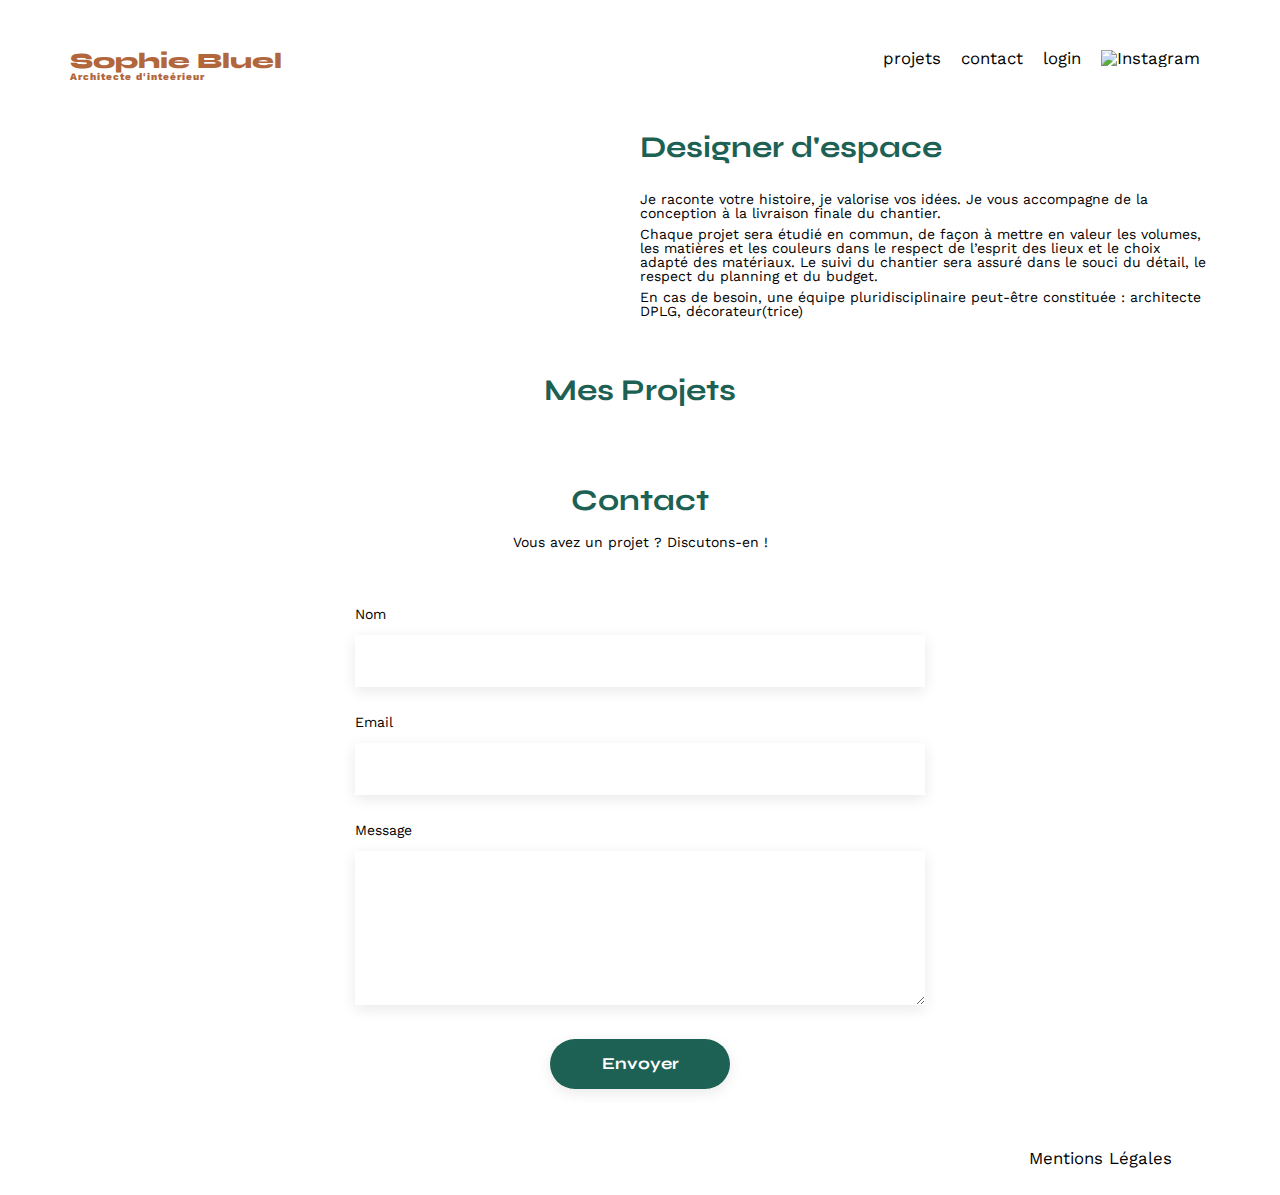
==== FrontEnd/index.html @ 6b49ef13 "Création login.html | Ajout de Sass" ====
<!DOCTYPE html>
<html lang="fr">
<head>
	<meta charset="UTF-8">
	<title>Sophie Bluel</title>
	<meta name="viewport" content="width=device-width, initial-scale=1.0">
	<link rel="preconnect" href="https://fonts.googleapis.com">
	<link rel="preconnect" href="https://fonts.gstatic.com" crossorigin>
	<link href="https://fonts.googleapis.com/css2?family=Syne:wght@700;800&family=Work+Sans&display=swap" rel="stylesheet">
	<meta name="description" content="">
	<link rel="stylesheet" href="./assets/css/main.css">
	<script src="assets/js/script.js" defer ></script>
</head>
<body>
<header>
	<h1>Sophie Bluel <span>Architecte d'inteérieur</span></h1>
	<nav>
		<ul>
			<li><a href="#projets">projets</a></li>
			<li><a href="#contact">contact</a></li>
			<li><a href="./login.html">login</a></li>
			<li><img src="./assets/icons/instagram.png" alt="Instagram"></li>
		</ul>
	</nav>
</header>
<main>
	<section id="introduction">
		<figure>
			<img src="./assets/images/sophie-bluel.png" alt="">
		</figure>
		<article>
			<h2>Designer d'espace</h2>
			<p>Je raconte votre histoire, je valorise vos idées. Je vous accompagne de la conception à la livraison finale du chantier.</p>
			<p>Chaque projet sera étudié en commun, de façon à mettre en valeur les volumes, les matières et les couleurs dans le respect de l’esprit des lieux et le choix adapté des matériaux. Le suivi du chantier sera assuré dans le souci du détail, le respect du planning et du budget.</p>
			<p>En cas de besoin, une équipe pluridisciplinaire peut-être constituée : architecte DPLG, décorateur(trice)</p>
		</article>
	</section>
	<section id="portfolio">
		<h2 id="projets">Mes Projets</h2>
					<!--------Bouton admin-------->
		<div class="filters">
				<!--------Bouton Filtres-------->
		</div>
		<div class="gallery">
			<!--------Générer Dynamiquement-------->
		</div>
	</section>
	<section id="contact">
		<h2>Contact</h2>
		<p>Vous avez un projet ? Discutons-en !</p>
		<form action="#" method="post">
			<label for="name">Nom</label>
			<input type="text" name="name" id="name">
			<label for="email">Email</label>
			<input type="email" name="email" id="email">
			<label for="message">Message</label>
			<textarea name="message" id="message" cols="30" rows="10"></textarea>
			<input type="submit" value="Envoyer">
		</form>
	</section>
</main>

<footer>
	<nav>
		<ul>
			<li>Mentions Légales</li>
		</ul>
	</nav>
</footer>
</body>
</html>
---- FrontEnd/assets/css/main.css ----
/* http://meyerweb.com/eric/tools/css/reset/
   v2.0 | 20110126
   License: none (public domain)
*/
html, body, div, span, applet, object, iframe,
h1, h2, h3, h4, h5, h6, p, blockquote, pre,
a, abbr, acronym, address, big, cite, code,
del, dfn, em, img, ins, kbd, q, s, samp,
small, strike, strong, sub, sup, tt, var,
b, u, i, center,
dl, dt, dd, ol, ul, li,
fieldset, form, label, legend,
table, caption, tbody, tfoot, thead, tr, th, td,
article, aside, canvas, details, embed,
figure, figcaption, footer, header, hgroup,
menu, nav, output, ruby, section, summary,
time, mark, audio, video {
  margin: 0;
  padding: 0;
  border: 0;
  font-size: 100%;
  font: inherit;
  vertical-align: baseline;
}

/* HTML5 display-role reset for older browsers */
article, aside, details, figcaption, figure,
footer, header, hgroup, menu, nav, section {
  display: block;
}

body {
  line-height: 1;
}

ol, ul {
  list-style: none;
}

blockquote, q {
  quotes: none;
}

blockquote:before, blockquote:after,
q:before, q:after {
  content: "";
  content: none;
}

table {
  border-collapse: collapse;
  border-spacing: 0;
}

/** end reset css**/
body {
  max-width: 1140px;
  margin: auto;
  font-family: "Work Sans";
  font-size: 14px;
}

header {
  display: flex;
  justify-content: space-between;
  margin: 50px 0;
}

section {
  margin: 50px 0;
}

h1 {
  display: flex;
  flex-direction: column;
  font-family: "Syne";
  font-size: 22px;
  font-weight: 800;
  color: #B1663C;
}

h1 > span {
  font-family: "Work Sans";
  font-size: 10px;
  letter-spacing: 0.1em;
}

h2 {
  font-family: "Syne";
  font-weight: 700;
  font-size: 30px;
  color: #1D6154;
}

nav ul {
  display: flex;
  align-items: center;
  list-style-type: none;
}

nav li {
  padding: 0 10px;
  font-size: 1.2em;
}

nav a {
  text-decoration: none;
  color: inherit;
}

li:hover {
  color: #B1663C;
}

#introduction {
  display: flex;
  align-items: center;
}

#introduction figure {
  flex: 1;
}

#introduction img {
  display: block;
  margin: auto;
  width: 80%;
}

#introduction article {
  flex: 1;
}

#introduction h2 {
  margin-bottom: 1em;
}

#introduction p {
  margin-bottom: 0.5em;
}

#portfolio h2 {
  text-align: center;
  margin-bottom: 1em;
}

.gallery {
  width: 100%;
  display: grid;
  grid-template-columns: 1fr 1fr 1fr;
  grid-column-gap: 20px;
  grid-row-gap: 20px;
}

.gallery img {
  width: 100%;
}

#contact {
  width: 50%;
  margin: auto;
}

#contact > * {
  text-align: center;
}

#contact h2 {
  margin-bottom: 20px;
}

#contact form {
  text-align: left;
  margin-top: 30px;
  display: flex;
  flex-direction: column;
}

#contact input {
  height: 50px;
  font-size: 1.2em;
  border: none;
  box-shadow: 0px 4px 14px rgba(0, 0, 0, 0.09);
}

#contact label {
  margin: 2em 0 1em 0;
}

#contact textarea {
  border: none;
  box-shadow: 0px 4px 14px rgba(0, 0, 0, 0.09);
}

input[type=submit] {
  font-family: "Syne";
  font-weight: 700;
  color: white;
  background-color: #1D6154;
  margin: 2em auto;
  width: 180px;
  text-align: center;
  border-radius: 60px;
}

footer nav ul {
  display: flex;
  justify-content: flex-end;
  margin: 2em;
}

/****** Formulaire Connexion******/
.form__login {
  display: flex;
  flex-direction: column;
  margin-top: 20px;
  width: 35%;
}
.form__login input {
  height: 50px;
  font-size: 1.2em;
  border: none;
  box-shadow: 0px 4px 14px rgba(0, 0, 0, 0.09);
}
.form__login label {
  margin: 3em 0 1em 0;
}
.form__login textarea {
  box-shadow: 0px 4px 14px rgba(0, 0, 0, 0.09);
}
.form__login input[type=submit] {
  font-family: "Syne";
  font-weight: 700;
  color: white;
  background-color: #1D6154;
  border: 2px solid #1D6154;
  margin: 3em auto;
  width: 180px;
  text-align: center;
  border-radius: 60px;
  transition: all 0.5s ease;
}/*# sourceMappingURL=main.css.map */
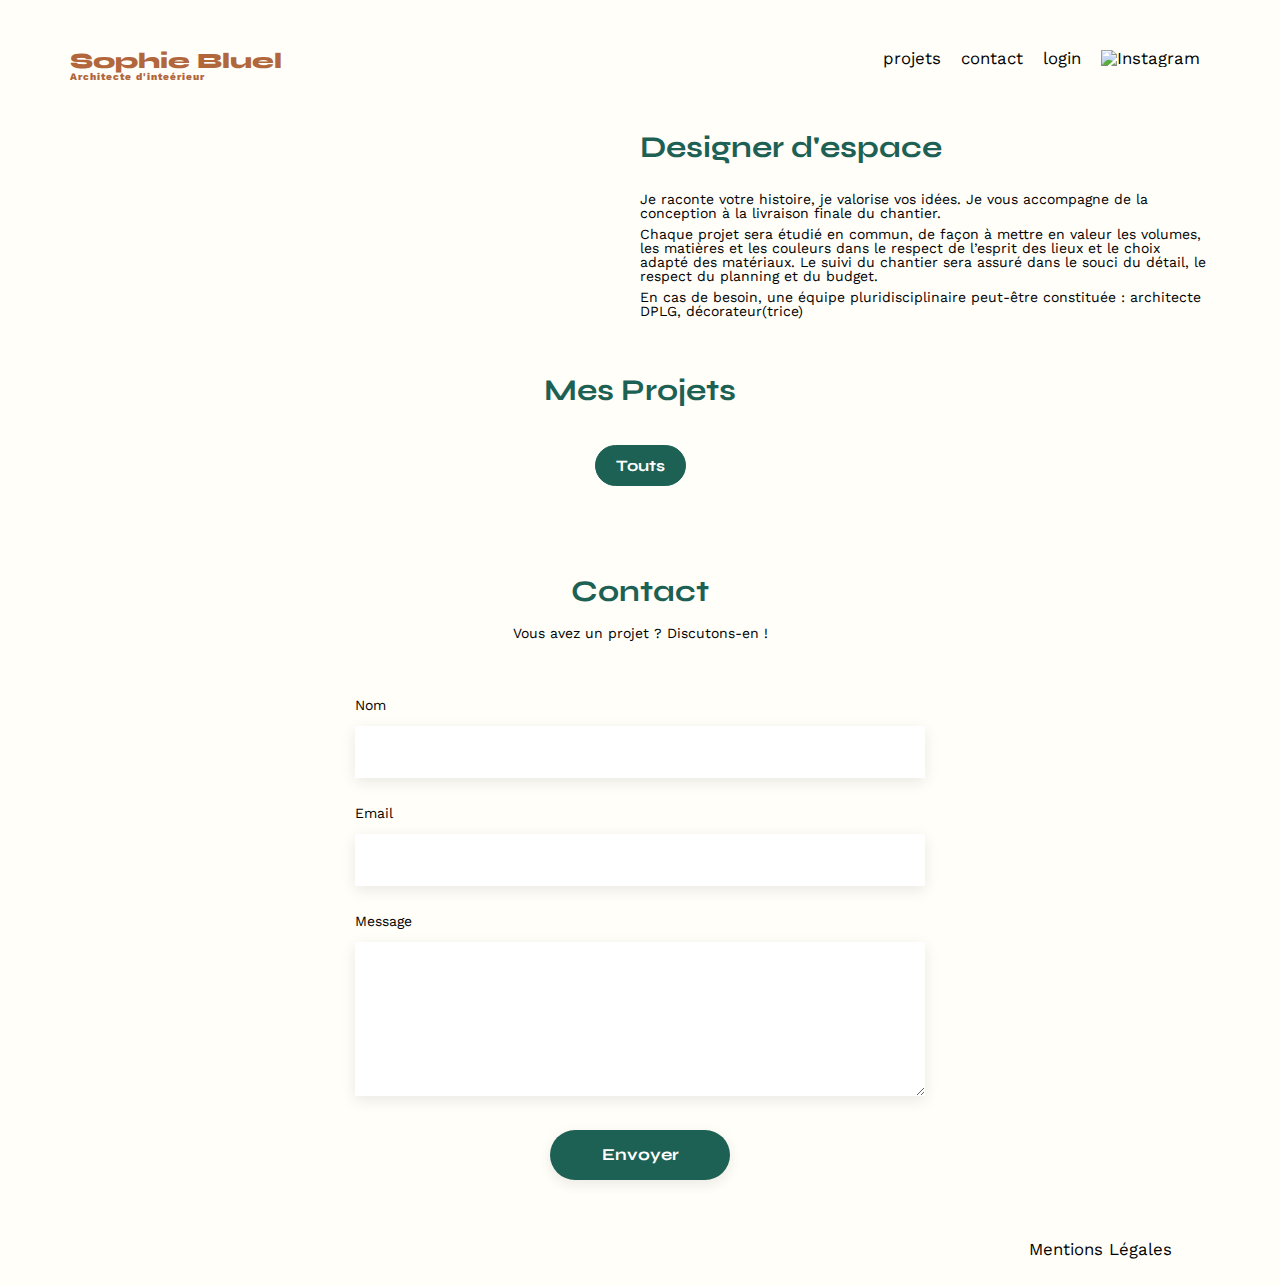
==== commit 2811f659: "Gestion login/token | mode administrateur du site" ====
--- a/FrontEnd/index.html
+++ b/FrontEnd/index.html
@@ -8,18 +8,38 @@
 	<link rel="preconnect" href="https://fonts.gstatic.com" crossorigin>
 	<link href="https://fonts.googleapis.com/css2?family=Syne:wght@700;800&family=Work+Sans&display=swap" rel="stylesheet">
 	<meta name="description" content="">
+	<link rel="stylesheet" href="https://cdnjs.cloudflare.com/ajax/libs/font-awesome/6.2.1/css/all.min.css" 
+	integrity="sha512-MV7K8+y+gLIBoVD59lQIYicR65iaqukzvf/nwasF0nqhPay5w/9lJmVM2hMDcnK1OnMGCdVK+iQrJ7lzPJQd1w=="
+	crossorigin="anonymous" referrerpolicy="no-referrer">
 	<link rel="stylesheet" href="./assets/css/main.css">
 	<script src="assets/js/script.js" defer ></script>
 </head>
+<!-- Mode Admin -->
+	<!--  -->
+<aside class="admin__bHead admin__mod" aria-hidden="true" style="display: none;">
+	<div class="admin__mod">
+		<i class="fa-solid fa-pen-to-square"></i>
+		<p>Mode édition</p>
+	</div>
+</aside>
+
 <body>
 <header>
 	<h1>Sophie Bluel <span>Architecte d'inteérieur</span></h1>
 	<nav>
 		<ul>
-			<li><a href="#projets">projets</a></li>
-			<li><a href="#contact">contact</a></li>
-			<li><a href="./login.html">login</a></li>
-			<li><img src="./assets/icons/instagram.png" alt="Instagram"></li>
+			<a href="#projets">
+				<li>projets</li>
+			</a>
+			<a href="#contact">
+				<li>contact</li>
+			</a>
+			<a href="./login.html">
+				<li class="log-out">login</li>
+			</a>
+			<a href="https://www.instagram.com/" target="_blank">
+				<li><img src="./assets/icons/instagram.png" alt="Instagram"></li>
+			</a>
 		</ul>
 	</nav>
 </header>
@@ -37,9 +57,10 @@
 	</section>
 	<section id="portfolio">
 		<h2 id="projets">Mes Projets</h2>
-					<!--------Bouton admin-------->
+			<!--------Bouton admin-------->
 		<div class="filters">
-				<!--------Bouton Filtres-------->
+			<!--------Bouton Filtres-------->
+			<button class="allWork filter__btn filter__btn--active" >Touts</button>
 		</div>
 		<div class="gallery">
 			<!--------Générer Dynamiquement-------->
--- a/FrontEnd/assets/css/main.css
+++ b/FrontEnd/assets/css/main.css
@@ -58,6 +58,7 @@
   margin: auto;
   font-family: "Work Sans";
   font-size: 14px;
+  background: #FFFEF8;
 }
 
 header {
@@ -207,6 +208,25 @@
   display: flex;
   justify-content: flex-end;
   margin: 2em;
+}
+
+/* LOGIN */
+.login {
+  display: flex;
+  flex-direction: column;
+  justify-content: center;
+  align-items: center;
+  height: 80vh;
+}
+
+.login a {
+  text-decoration: underline;
+  margin-bottom: 100px;
+  color: #1D6154;
+}
+
+.login a:hover {
+  color: #B1663C;
 }
 
 /****** Formulaire Connexion******/
@@ -239,4 +259,58 @@
   text-align: center;
   border-radius: 60px;
   transition: all 0.5s ease;
+}
+
+.filters {
+  display: flex;
+  justify-content: center;
+  margin: 40px 0;
+}
+
+.filter__btn {
+  font-family: "Syne";
+  padding: 10px 20px;
+  margin: 0 15px;
+  border: 1px solid #1D6154;
+  border-radius: 25px;
+  color: #1D6154;
+  background-color: white;
+  font-size: 16px;
+  font-weight: 700;
+  cursor: pointer;
+  transition: all 0.5s ease;
+}
+
+.filter__btn--active {
+  color: white;
+  background-color: #1D6154;
+}
+
+.filter__btn:hover, .btn-admin:hover {
+  color: white;
+  background-color: #1D6154;
+  scale: 1.05;
+}
+
+.admin__bHead {
+  position: fixed;
+  right: 0;
+  top: 0;
+  display: flex;
+  justify-content: center;
+  align-items: center;
+  width: 100%;
+  height: 40px;
+  background-color: black;
+}
+
+.admin__mod {
+  display: flex;
+  -moz-column-gap: 5px;
+       column-gap: 5px;
+  color: black;
+}
+
+.admin__bHead .admin__mod {
+  color: white;
 }/*# sourceMappingURL=main.css.map */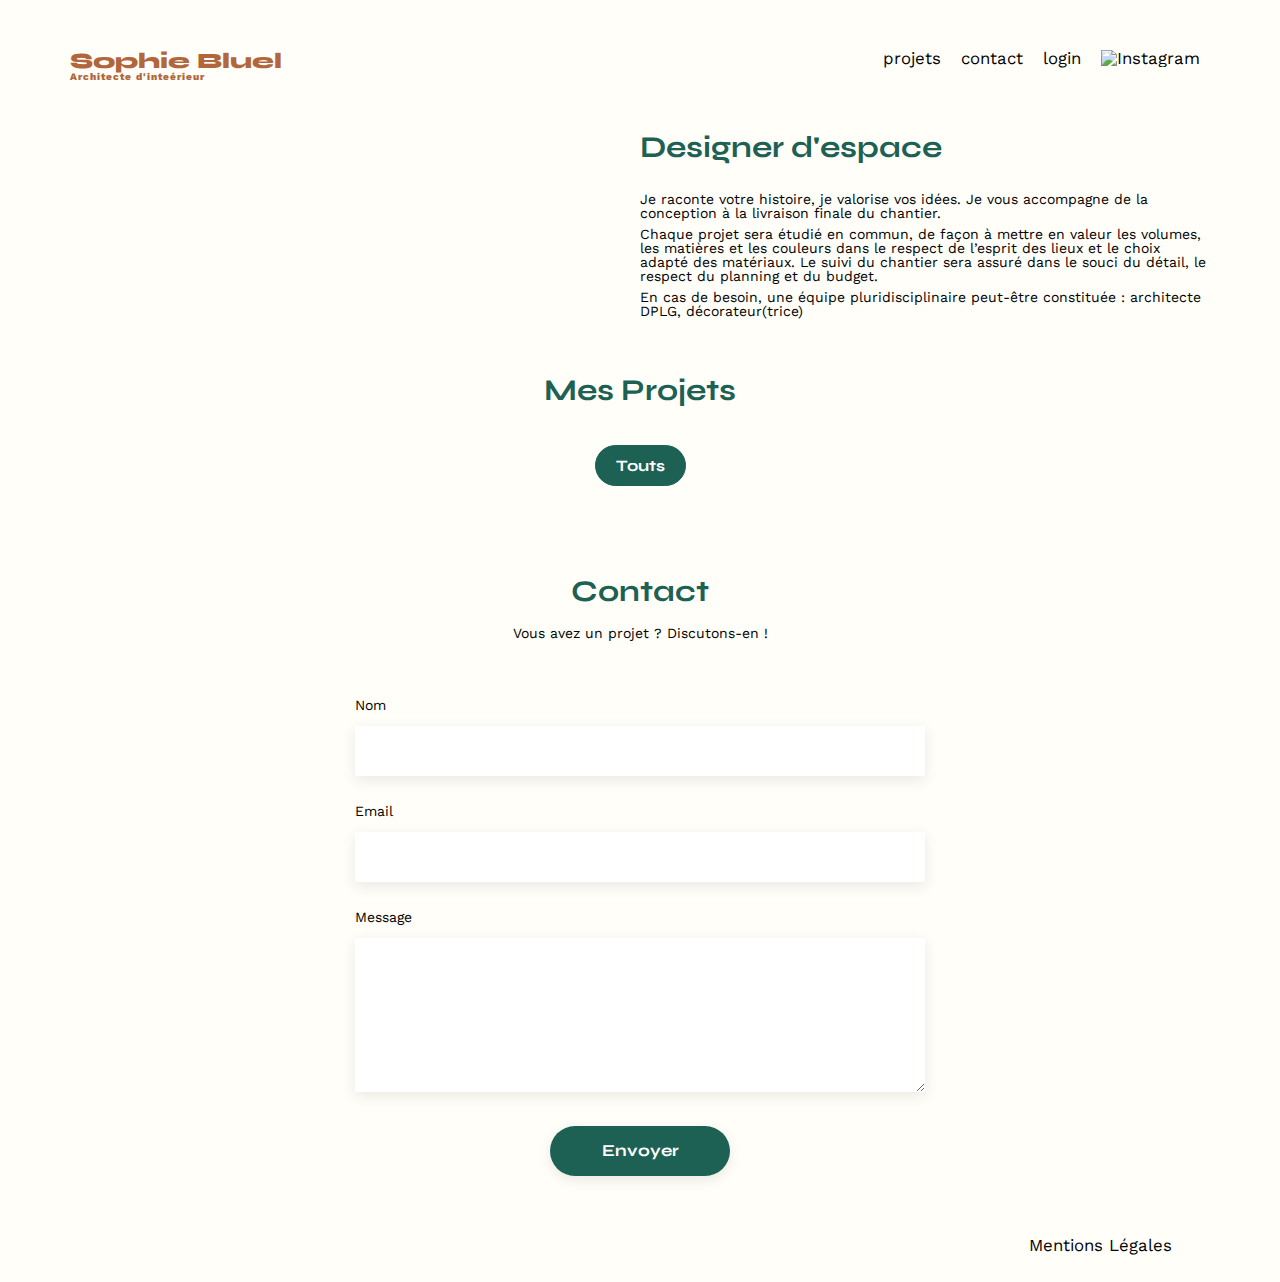
==== commit 29383bb0: "Ajout de la deuxième modale + button changement de modale" ====
--- a/FrontEnd/index.html
+++ b/FrontEnd/index.html
@@ -34,7 +34,7 @@
 			<a href="#contact">
 				<li>contact</li>
 			</a>
-			<a href="./login.html">
+			<a href="#">
 				<li class="log-out">login</li>
 			</a>
 			<a href="https://www.instagram.com/" target="_blank">
@@ -56,8 +56,58 @@
 		</article>
 	</section>
 	<section id="portfolio">
-		<h2 id="projets">Mes Projets</h2>
-			<!--------Bouton admin-------->
+
+
+
+
+
+
+
+
+
+
+		<h2 id="projets">Mes Projets <span class="portfolio__edition" style="display: none;"><a href="#modal1" class="js-modal link-modal"><i class="fa-solid fa-pen-to-square"></i>edition</a></span> </h2>
+		<!------- Modal ------->
+		<aside id="modal1" class="modal" aria-hidden="true" role="dialog" aria-labelledby="titlemodal" style="display: none;">
+			<div class="modal-wrapper js-modal-stop">
+				<a class="js-modal-close modal-close"><i class="fa-solid fa-xmark fa-xl"></i></a>
+				<h2 id="titlemodal" class="title-modal">Galerie photo</h2>
+				<div>
+					<!-- génération work -->
+				</div>
+				<button class="button-ajouter-photo js-button-ajouter" href="#modal2">Ajouter une photo</button>
+			</div>
+		</aside>
+
+
+		<aside id="modal2" class="modal" aria-hidden="true" role="dialog" aria-labelledby="titlemodal2" style="display: none;">
+			<div class="modal-wrapper js-modal-stop2">
+				<a class="js-modal-close2 modal-close"><i class="fa-solid fa-xmark fa-xl"></i></a>
+				<h2 id="titlemodal2" class="title-modal">Ajout photo</h2>
+				<form>
+					<label></label>
+					<input type="file">
+					<select name="categorie" id="categorie">
+						<option value="">--Choisir une categorie--</option>
+						<option value="1">object</option>
+						<option value="2">appartement</option>
+						<option value="3">paysage</option>
+					</select>
+				</form>
+				<button class="button-ajouter-photo js-button-valider">Valider</button>
+			</div>
+		</aside>
+
+
+
+
+
+
+
+
+
+
+
 		<div class="filters">
 			<!--------Bouton Filtres-------->
 			<button class="allWork filter__btn filter__btn--active" >Touts</button>
@@ -71,11 +121,11 @@
 		<p>Vous avez un projet ? Discutons-en !</p>
 		<form action="#" method="post">
 			<label for="name">Nom</label>
-			<input type="text" name="name" id="name">
+			<input type="text" name="name" id="name" required>
 			<label for="email">Email</label>
-			<input type="email" name="email" id="email">
+			<input type="email" name="email" id="email" required>
 			<label for="message">Message</label>
-			<textarea name="message" id="message" cols="30" rows="10"></textarea>
+			<textarea name="message" id="message" cols="30" rows="10" required></textarea>
 			<input type="submit" value="Envoyer">
 		</form>
 	</section>
--- a/FrontEnd/assets/css/main.css
+++ b/FrontEnd/assets/css/main.css
@@ -102,6 +102,7 @@
 nav li {
   padding: 0 10px;
   font-size: 1.2em;
+  cursor: pointer;
 }
 
 nav a {
@@ -313,4 +314,130 @@
 
 .admin__bHead .admin__mod {
   color: white;
+}
+
+#portfolio h2 {
+  display: flex;
+  justify-content: center;
+  align-items: center;
+  flex-wrap: nowrap;
+  gap: 30px;
+}
+
+.link-modal {
+  text-decoration: none;
+  display: flex;
+  color: black;
+  text-align: center;
+  font-size: 14px;
+  font-style: normal;
+  font-weight: 400;
+  line-height: normal;
+  gap: 5px;
+}
+
+* {
+  box-sizing: border-box;
+}
+
+*:focus {
+  box-shadow: 0 0 10px blue;
+}
+
+.modal {
+  position: fixed;
+  display: flex;
+  align-items: center;
+  justify-content: center;
+  top: 0;
+  left: 0;
+  width: 100%;
+  height: 100%;
+  background: rgba(0, 0, 0, 0.8);
+  animation: fadeIn 0.3s both;
+}
+
+.modal-wrapper {
+  overflow: auto;
+  width: 630px;
+  max-width: calc(100vw - 20px);
+  max-height: calc(100vh - 20px);
+  border-radius: 10px;
+  padding: 20px;
+  background-color: white;
+  animation: slidefromtop 0.5s both;
+}
+
+.modal li {
+  color: black;
+}
+
+.modal[aria-hidden=true] {
+  animation-name: fadeOut;
+}
+
+.modal[aria-hidden=true] .modal-wrapper {
+  animation-name: slideToBottom;
+}
+
+@keyframes fadeIn {
+  from {
+    opacity: 0;
+  }
+  to {
+    opacity: 1;
+  }
+}
+@keyframes fadeOut {
+  from {
+    opacity: 1;
+  }
+  to {
+    opacity: 0;
+  }
+}
+@keyframes slidefromtop {
+  from {
+    transform: translatey(-50px);
+  }
+  to {
+    transform: translatey(0px);
+  }
+}
+@keyframes slideToBottom {
+  from {
+    transform: translatey(0px);
+  }
+  to {
+    transform: translatey(50px);
+  }
+}
+.modal-close {
+  display: flex;
+  justify-content: flex-end;
+  cursor: pointer;
+}
+
+.title-modal {
+  display: flex;
+  flex-direction: row;
+  justify-content: center;
+  font-family: Work Sans;
+  font-size: 26px;
+  font-weight: 400;
+  color: black;
+}
+
+.button-ajouter-photo {
+  margin: auto;
+  display: flex;
+  justify-content: center;
+  align-items: center;
+  width: 240px;
+  height: 40px;
+  border-radius: 60px;
+  border: none;
+  background: #1D6154;
+  color: white;
+  cursor: pointer;
 }/*# sourceMappingURL=main.css.map */